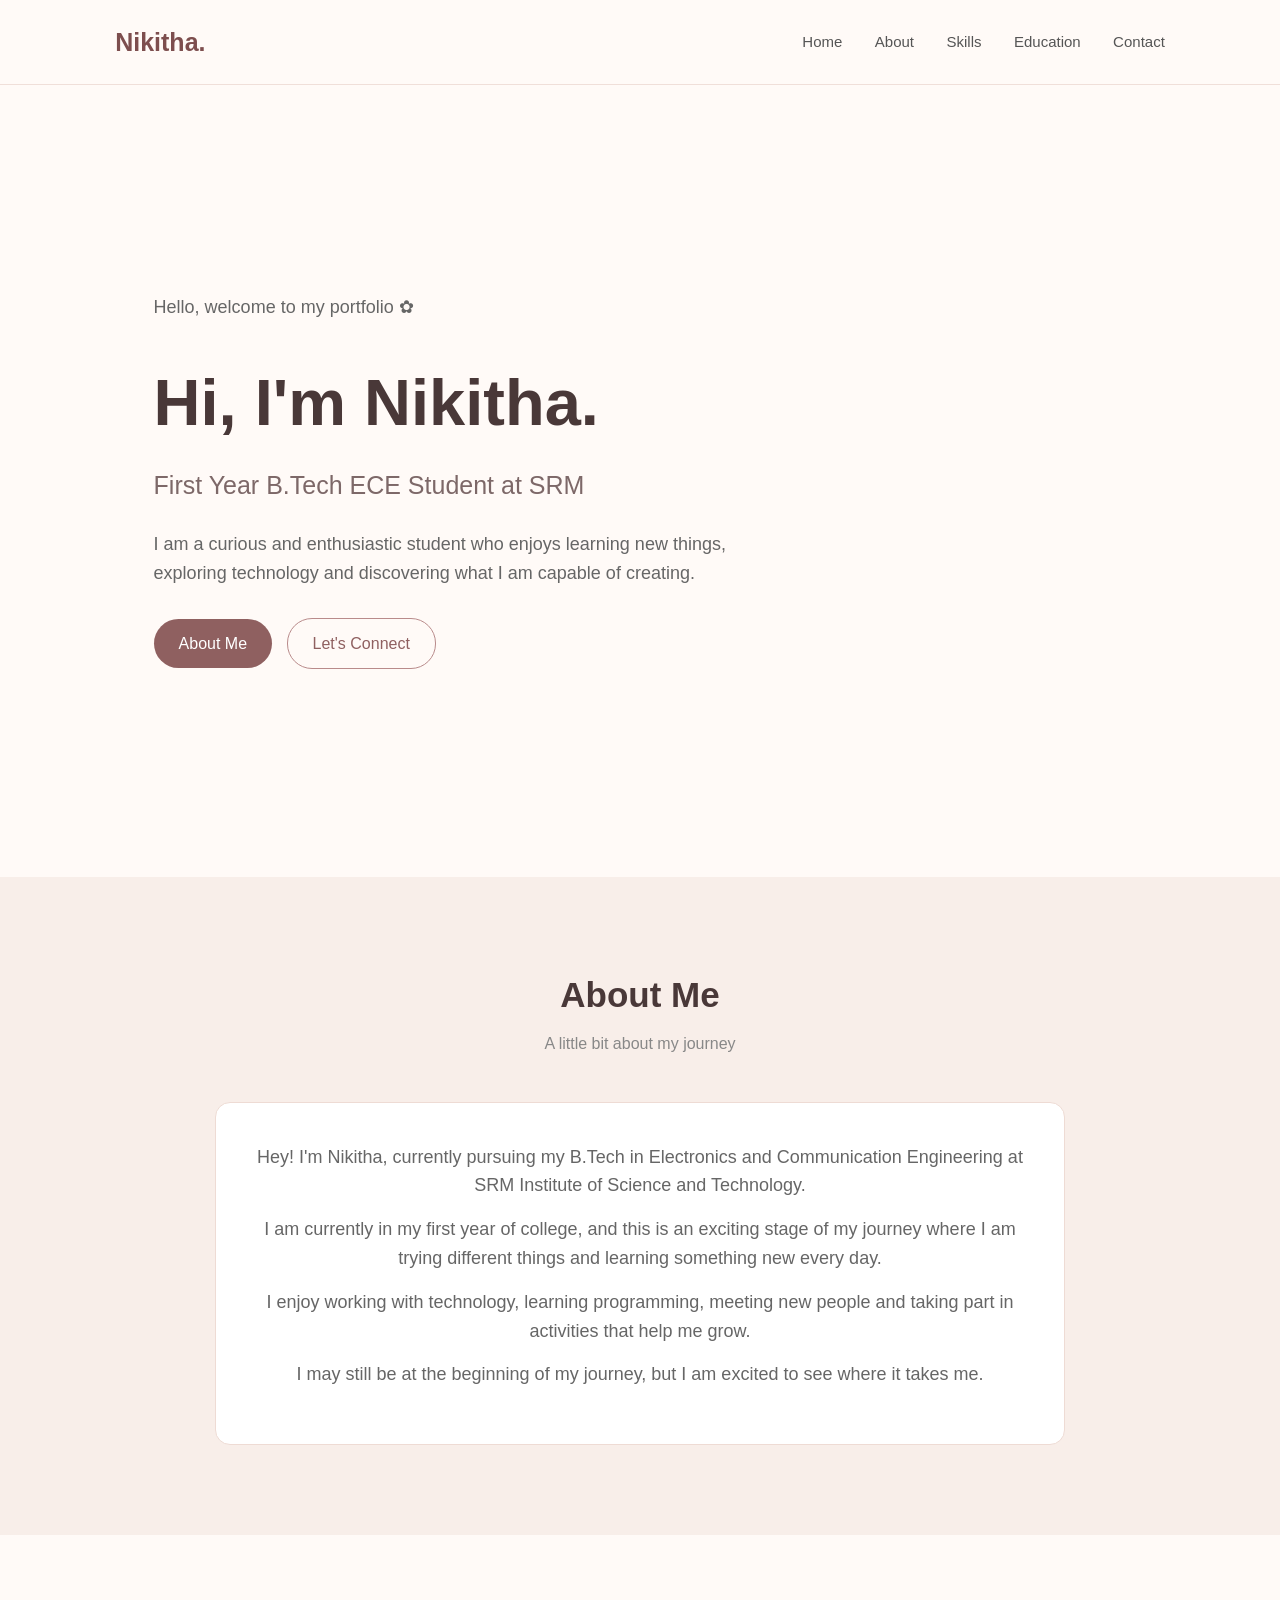
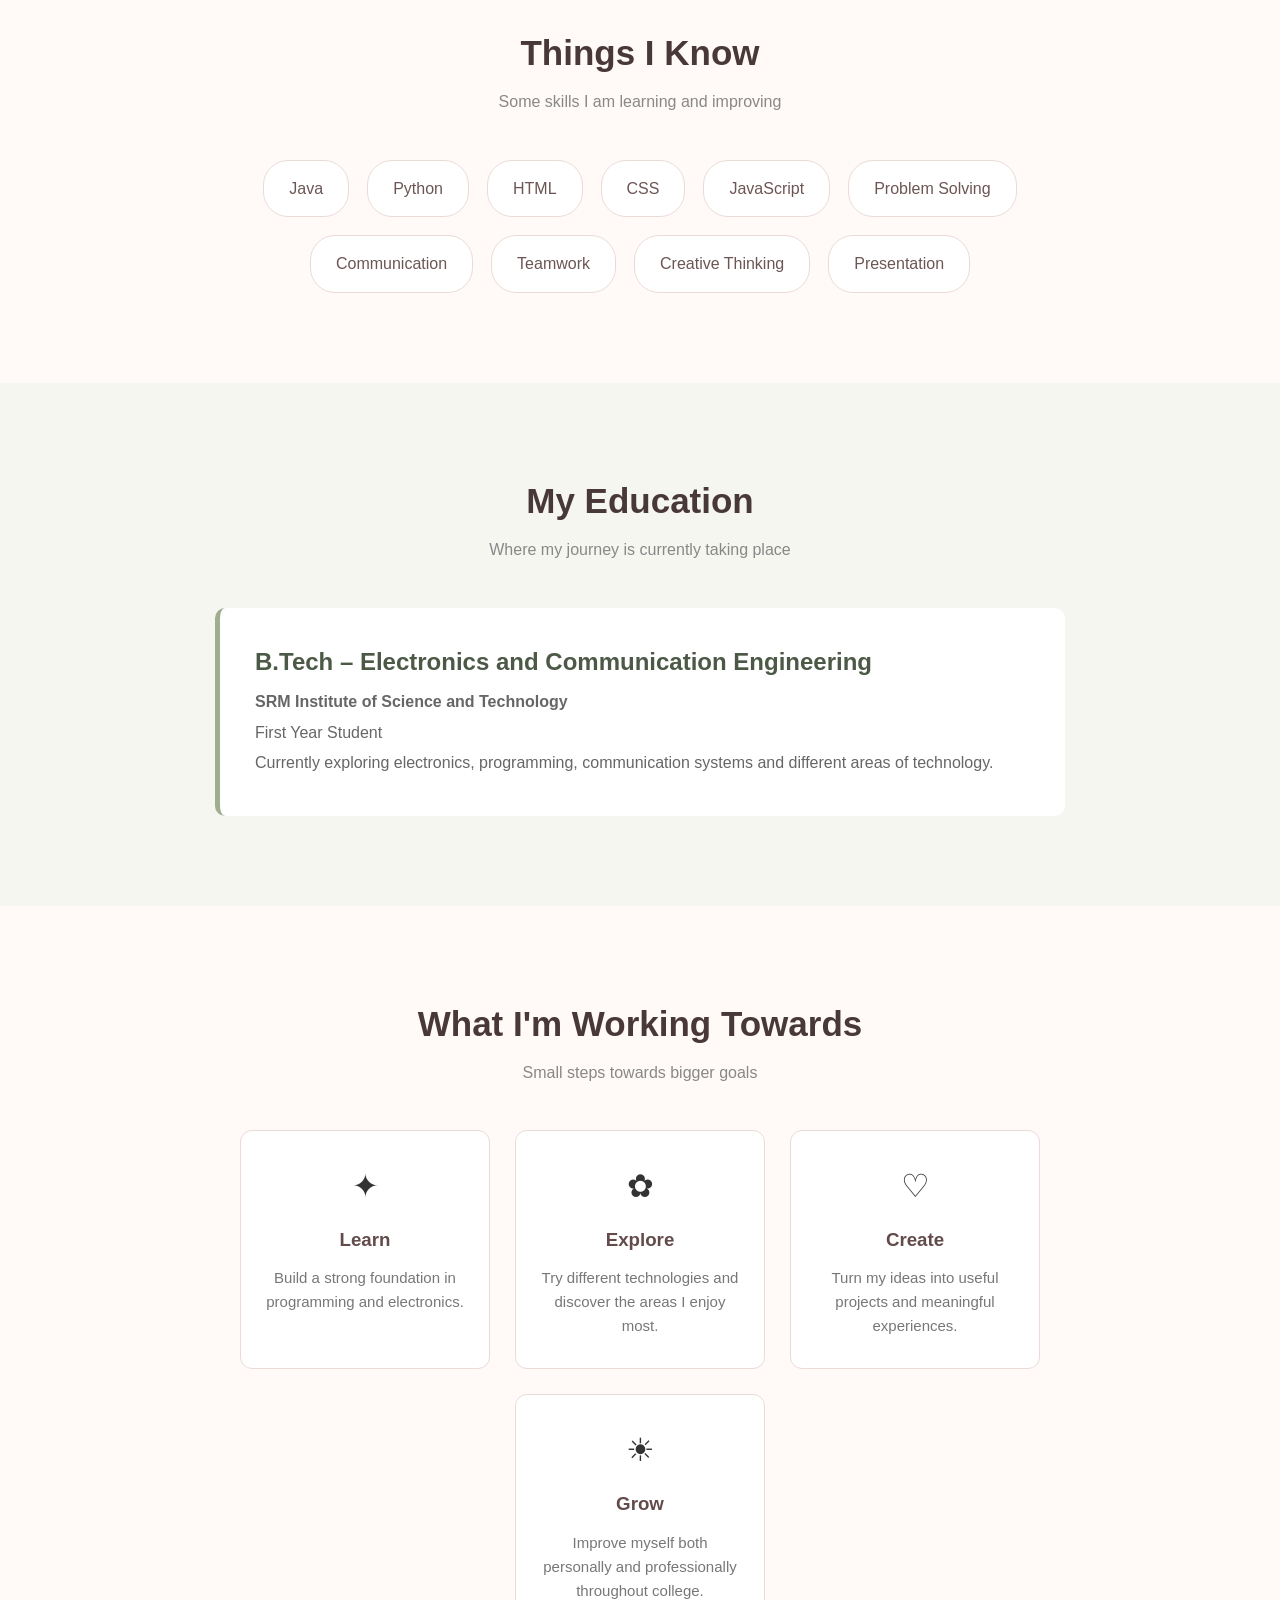
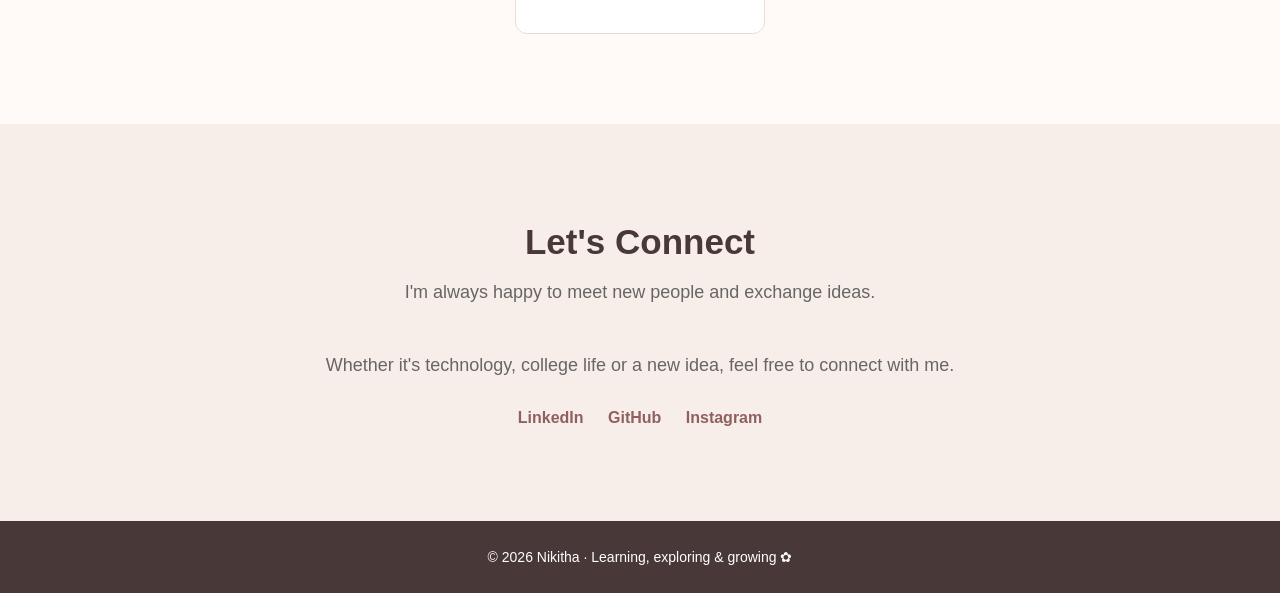
==== Niki web.html @ 8ae9f52b "webb" ====
<!DOCTYPE html>
<html lang="en">

<head>
   
    <title>Nikithaa | Student Portfolio</title>

    <style>

        * {
            margin: 0;
            padding: 0;
            box-sizing: border-box;
        }

        

        body {
            font-family: Arial, sans-serif;
            background: #fffaf7;
            color: #333;
            line-height: 1.6;
        }
        /* Decorative background */

        

        /* Navigation */

        header {
            background: rgba(255, 250, 247, 0.95);

            display: flex;
            justify-content: space-between;
            align-items: center;

            padding: 22px 9%;

            border-bottom: 1px solid #f0dfd9;

            position: sticky;
            top: 0;
            z-index: 10;
        }

        .logo {
            font-size: 25px;
            font-weight: bold;
            color: #7d4e4e;
        }

        nav a {
            text-decoration: none;
            color: #555;

            margin-left: 28px;

            font-size: 15px;
        }

        nav a:hover {
            color: #a86565;
        }


        /* Home */

        .home {
            min-height: 88vh;

            display: flex;
            align-items: center;

            padding: 70px 12%;

            position: relative;
        }

        .home-content {
            max-width: 750px;
        }

        .small-text {
            color: #a86565;
            font-size: 17px;
            margin-bottom: 12px;
        }

        .home h1 {
            font-size: 65px;
            color: #493838;
            margin-bottom: 10px;
        }

        .home h2 {
            font-size: 25px;
            font-weight: normal;
            color: #7d6868;
            margin-bottom: 25px;
        }

        .home p {
            max-width: 650px;

            font-size: 18px;

            color: #666;

            margin-bottom: 30px;
        }

        .button {
            display: inline-block;

            padding: 12px 25px;

            background: #8f6060;

            color: white;

            text-decoration: none;

            border-radius: 25px;

            margin-right: 10px;
        }

        .button:hover {
            background: #704949;
        }

        .button-light {
            background: transparent;

            color: #8f6060;

            border: 1px solid #b98b8b;
        }

        .button-light:hover {
            color: white;
        }


        /* Common sections */

        section {
            padding: 90px 12%;
        }

        .section-title {
            text-align: center;

            margin-bottom: 45px;
        }

        .section-title h2 {
            font-size: 35px;
            color: #493838;
        }

        .section-title p {
            color: #888;
            margin-top: 8px;
        }


        /* About */

        .about {
            background: #f8eee9;
        }

        .about-box {
            max-width: 850px;

            margin: auto;

            background: white;

            padding: 40px;

            border-radius: 15px;

            border: 1px solid #eedbd4;

            text-align: center;
        }

        .about-box p {
            font-size: 18px;

            color: #666;

            margin-bottom: 15px;
        }


        /* Skills */

        .skills-container {
            display: flex;

            justify-content: center;

            flex-wrap: wrap;

            gap: 18px;

            max-width: 900px;

            margin: auto;
        }

        .skill {
            background: white;

            border: 1px solid #eadbd6;

            padding: 15px 25px;

            border-radius: 25px;

            color: #6d5555;

            font-size: 16px;
        }

        .skill:hover {
            background: #f5e5df;
        }


        /* Education */

        .education {
            background: #f4f6ef;
        }

        .education-box {
            max-width: 850px;

            margin: auto;

            background: white;

            padding: 35px;

            border-left: 5px solid #9eae8f;

            border-radius: 10px;
        }

        .education-box h3 {
            font-size: 24px;

            color: #4d5947;

            margin-bottom: 8px;
        }

        .education-box p {
            color: #666;

            margin-bottom: 5px;
        }


        /* Goals */

        .goals-container {
            display: flex;

            justify-content: center;

            flex-wrap: wrap;

            gap: 25px;
        }

        .goal {
            width: 250px;

            padding: 30px 25px;

            background: white;

            border: 1px solid #eadbd6;

            border-radius: 12px;

            text-align: center;
        }

        .goal span {
            font-size: 32px;
        }

        .goal h3 {
            margin: 12px 0;

            color: #634b4b;
        }

        .goal p {
            color: #777;

            font-size: 15px;
        }


        /* Contact */

        .contact {
            background: #f8eee9;

            text-align: center;
        }

        .contact p {
            color: #666;

            font-size: 18px;

            margin-bottom: 25px;
        }

        .contact a {
            color: #8f6060;

            text-decoration: none;

            margin: 0 10px;

            font-weight: bold;
        }


        /* Footer */

        footer {
            text-align: center;

            padding: 25px;

            background: #493838;

            color: white;

            font-size: 14px;
        }


        /* Mobile */

        @media (max-width: 700px) {

            header {
                flex-direction: column;

                gap: 15px;
            }

            nav a {
                margin: 0 8px;
            }

            .home {
                padding: 70px 8%;
            }

            .home h1 {
                font-size: 48px;
            }

            .home h2 {
                font-size: 21px;
            }

            .home p {
                font-size: 16px;
            }

            section {
                padding: 70px 8%;
            }

            .about-box {
                padding: 25px;
            }

        }

    </style>
</head>


<body>


    <!-- Navigation -->

    <header>

        <div class="logo">
            Nikitha.
        </div>

        <nav>
            <a href="#home">Home</a>
            <a href="#about">About</a>
            <a href="#skills">Skills</a>
            <a href="#education">Education</a>
            <a href="#contact">Contact</a>
        </nav>

    </header>


    <!-- Home -->

    <section class="home" id="home">

        <div class="home-content">

            <p class="small-text">
                Hello, welcome to my portfolio ✿
            </p>

            <h1>
                Hi, I'm Nikitha.
            </h1>

            <h2>
                First Year B.Tech ECE Student at SRM
            </h2>

            <p>
                I am a curious and enthusiastic student who enjoys
                learning new things, exploring technology and
                discovering what I am capable of creating.
            </p>

            <a href="#about" class="button">
                About Me
            </a>

            <a href="#contact" class="button button-light">
                Let's Connect
            </a>

        </div>

    </section>


    <!-- About -->

    <section class="about" id="about">

        <div class="section-title">

            <h2>About Me</h2>

            <p>A little bit about my journey</p>

        </div>


        <div class="about-box">

            <p>
                Hey! I'm Nikitha, currently pursuing my
                B.Tech in Electronics and Communication Engineering
                at SRM Institute of Science and Technology.
            </p>

            <p>
                I am currently in my first year of college, and
                this is an exciting stage of my journey where I am
                trying different things and learning something new
                every day.
            </p>

            <p>
                I enjoy working with technology, learning programming,
                meeting new people and taking part in activities that
                help me grow.
            </p>

            <p>
                I may still be at the beginning of my journey,
                but I am excited to see where it takes me.
            </p>

        </div>

    </section>


    <!-- Skills -->

    <section id="skills">

        <div class="section-title">

            <h2>Things I Know</h2>

            <p>Some skills I am learning and improving</p>

        </div>


        <div class="skills-container">

            <div class="skill">Java</div>

            <div class="skill">Python</div>

            <div class="skill">HTML</div>

            <div class="skill">CSS</div>

            <div class="skill">JavaScript</div>

            <div class="skill">Problem Solving</div>

            <div class="skill">Communication</div>

            <div class="skill">Teamwork</div>

            <div class="skill">Creative Thinking</div>

            <div class="skill">Presentation</div>

        </div>

    </section>


    <!-- Education -->

    <section class="education" id="education">

        <div class="section-title">

            <h2>My Education</h2>

            <p>Where my journey is currently taking place</p>

        </div>


        <div class="education-box">

            <h3>
                B.Tech – Electronics and Communication Engineering
            </h3>

            <p>
                <strong>SRM Institute of Science and Technology</strong>
            </p>

            <p>
                First Year Student
            </p>

            <p>
                Currently exploring electronics, programming,
                communication systems and different areas of technology.
            </p>

        </div>

    </section>


    <!-- Goals -->

    <section>

        <div class="section-title">

            <h2>What I'm Working Towards</h2>

            <p>Small steps towards bigger goals</p>

        </div>


        <div class="goals-container">

            <div class="goal">

                <span>✦</span>

                <h3>Learn</h3>

                <p>
                    Build a strong foundation in programming
                    and electronics.
                </p>

            </div>


            <div class="goal">

                <span>✿</span>

                <h3>Explore</h3>

                <p>
                    Try different technologies and discover
                    the areas I enjoy most.
                </p>

            </div>


            <div class="goal">

                <span>♡</span>

                <h3>Create</h3>

                <p>
                    Turn my ideas into useful projects
                    and meaningful experiences.
                </p>

            </div>


            <div class="goal">

                <span>☀</span>

                <h3>Grow</h3>

                <p>
                    Improve myself both personally and
                    professionally throughout college.
                </p>

            </div>

        </div>

    </section>


    <!-- Contact -->

    <section class="contact" id="contact">

        <div class="section-title">

            <h2>Let's Connect</h2>

            <p>
                I'm always happy to meet new people and exchange ideas.
            </p>

        </div>

        <p>
            Whether it's technology, college life or a new idea,
            feel free to connect with me.
        </p>

        <a href="#">LinkedIn</a>

        <a href="#">GitHub</a>

        <a href="#">Instagram</a>

    </section>


    <!-- Footer -->

    <footer>

        <p>
            © 2026 Nikitha · Learning, exploring & growing ✿
        </p>

    </footer>


</body>

</html>
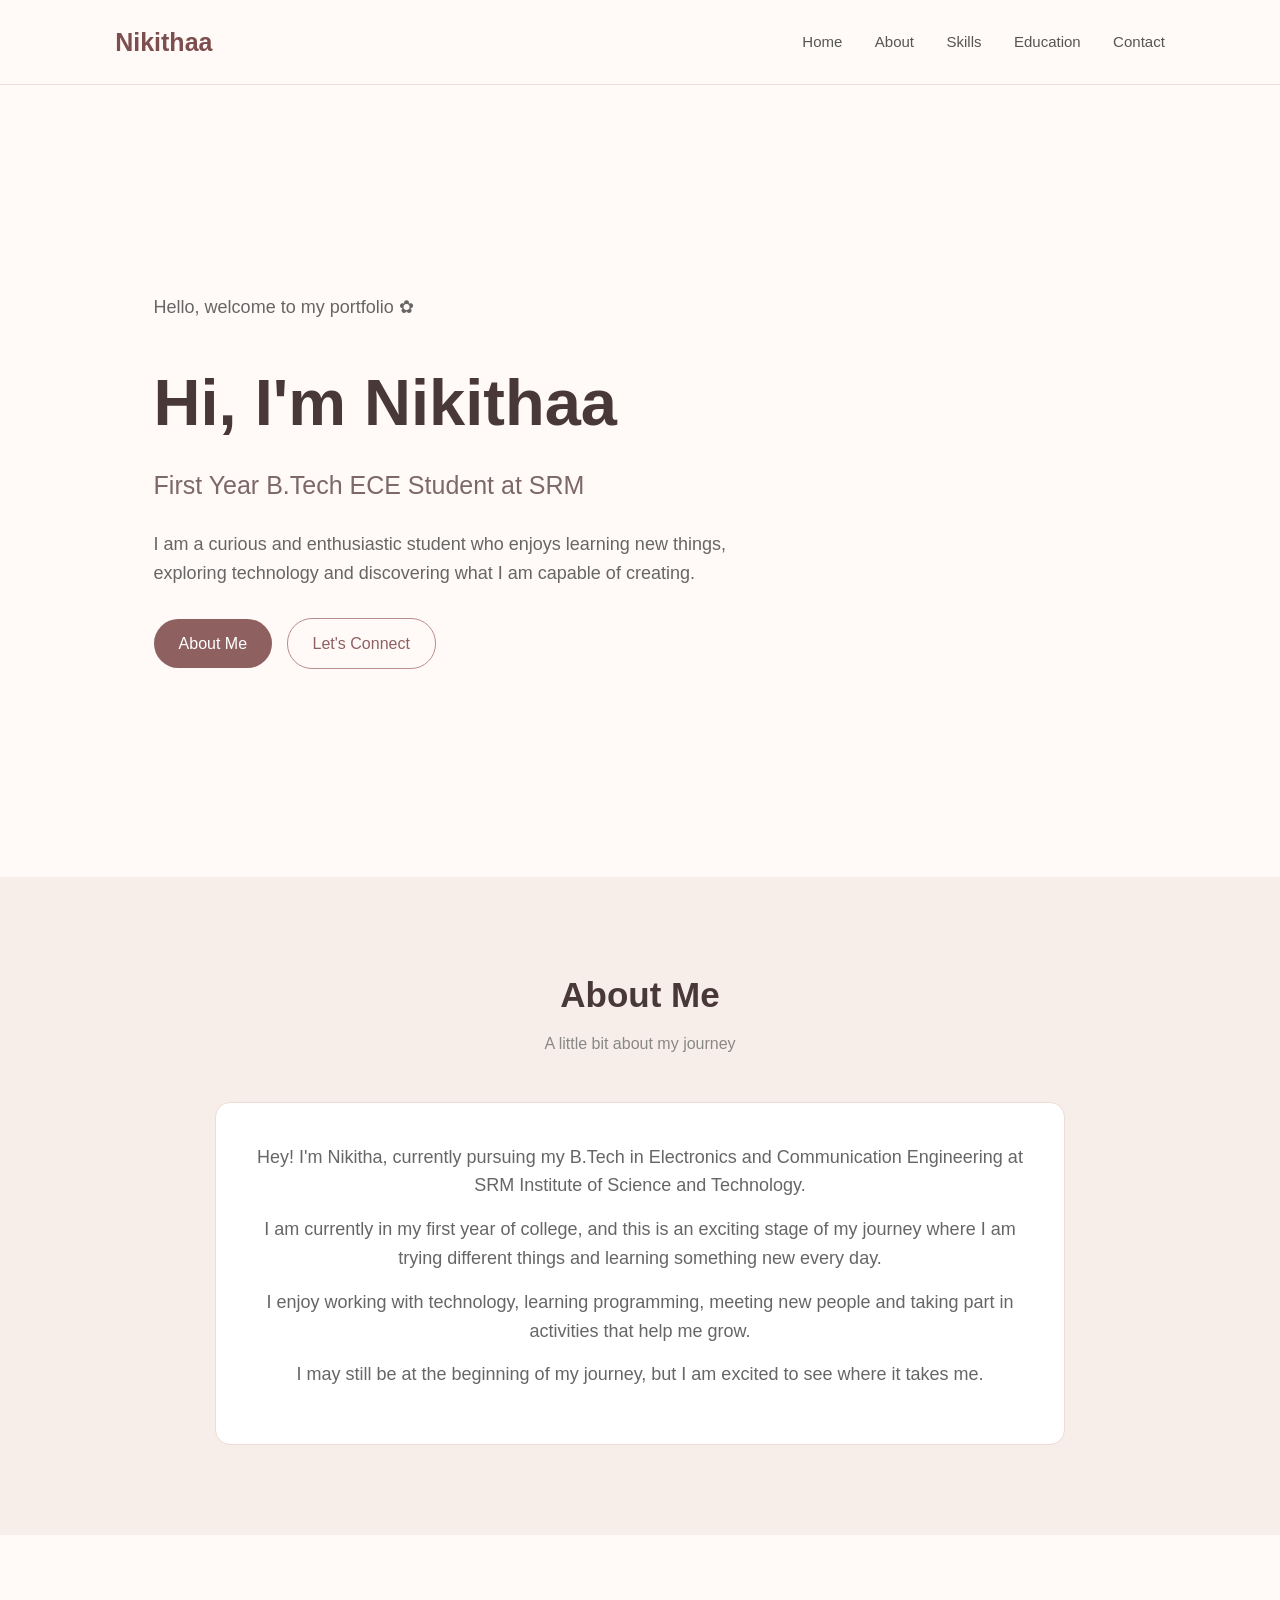
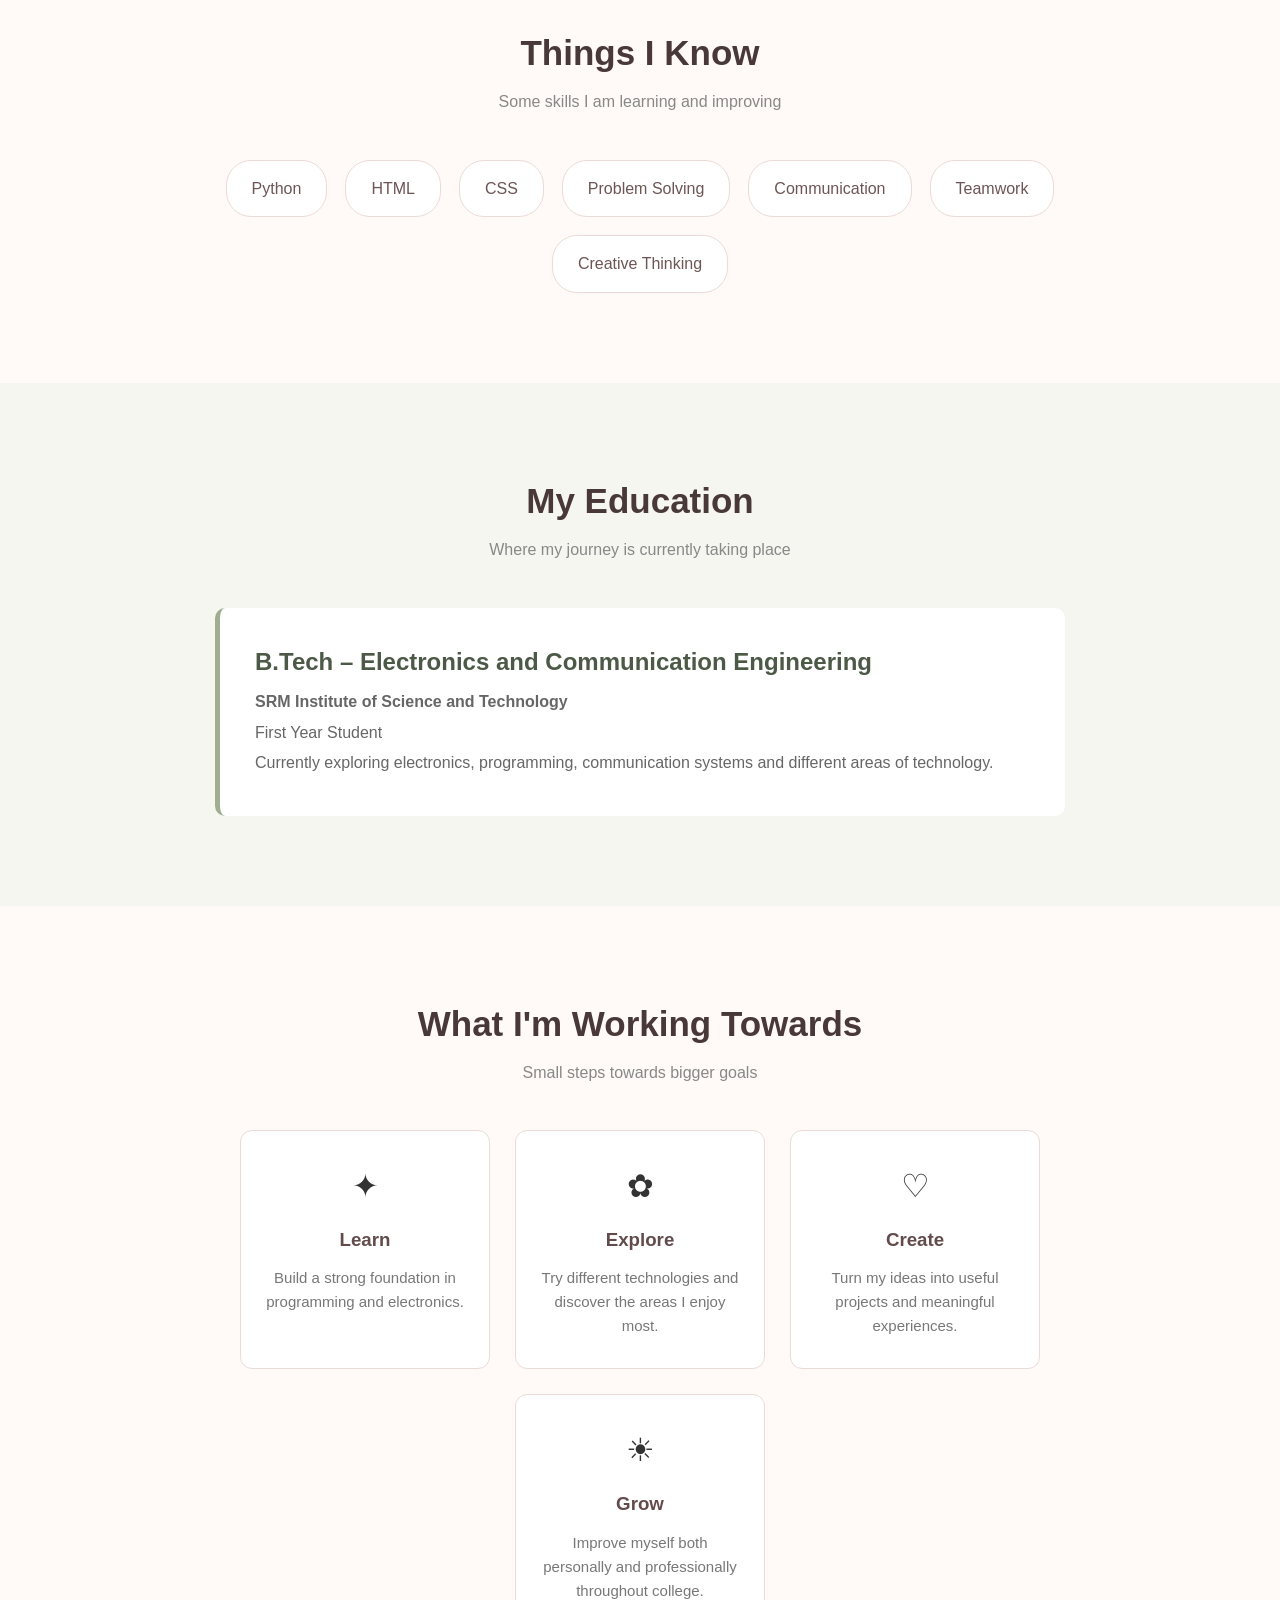
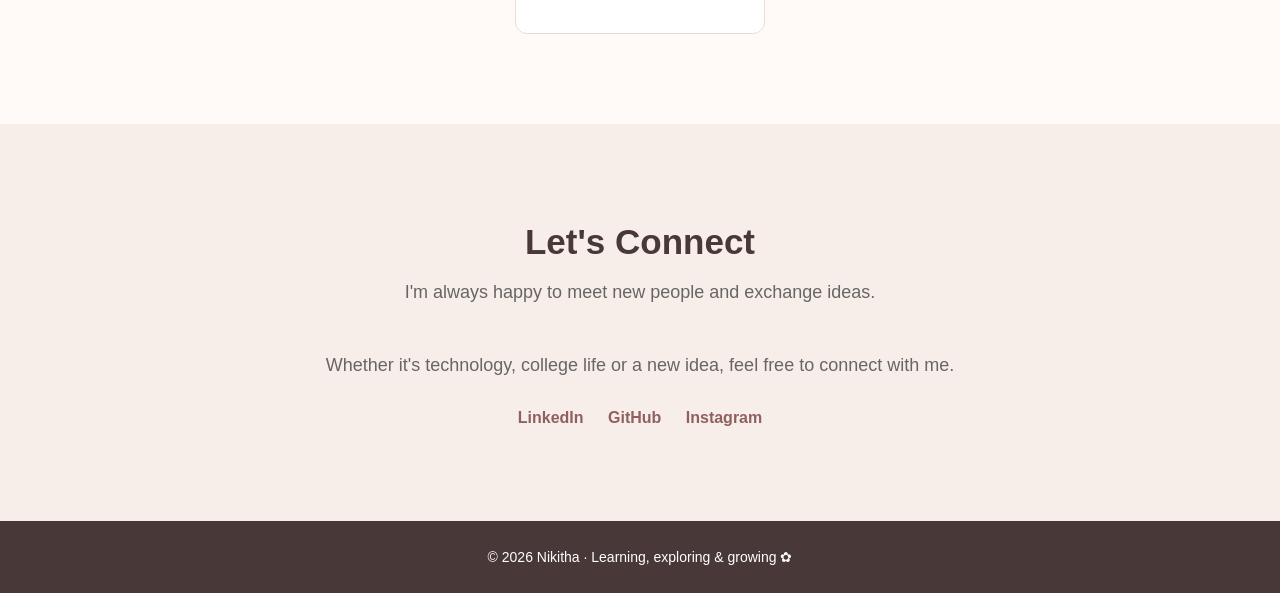
==== commit e71f39ee: "web" ====
--- a/Niki web.html
+++ b/Niki web.html
@@ -2,396 +2,11 @@
 <html lang="en">
 
 <head>
-   
-    <title>Nikithaa | Student Portfolio</title>
-
-    <style>
-
-        * {
-            margin: 0;
-            padding: 0;
-            box-sizing: border-box;
-        }
-
-        
-
-        body {
-            font-family: Arial, sans-serif;
-            background: #fffaf7;
-            color: #333;
-            line-height: 1.6;
-        }
-        /* Decorative background */
-
-        
-
-        /* Navigation */
-
-        header {
-            background: rgba(255, 250, 247, 0.95);
-
-            display: flex;
-            justify-content: space-between;
-            align-items: center;
-
-            padding: 22px 9%;
-
-            border-bottom: 1px solid #f0dfd9;
-
-            position: sticky;
-            top: 0;
-            z-index: 10;
-        }
-
-        .logo {
-            font-size: 25px;
-            font-weight: bold;
-            color: #7d4e4e;
-        }
-
-        nav a {
-            text-decoration: none;
-            color: #555;
-
-            margin-left: 28px;
-
-            font-size: 15px;
-        }
-
-        nav a:hover {
-            color: #a86565;
-        }
-
-
-        /* Home */
-
-        .home {
-            min-height: 88vh;
-
-            display: flex;
-            align-items: center;
-
-            padding: 70px 12%;
-
-            position: relative;
-        }
-
-        .home-content {
-            max-width: 750px;
-        }
-
-        .small-text {
-            color: #a86565;
-            font-size: 17px;
-            margin-bottom: 12px;
-        }
-
-        .home h1 {
-            font-size: 65px;
-            color: #493838;
-            margin-bottom: 10px;
-        }
-
-        .home h2 {
-            font-size: 25px;
-            font-weight: normal;
-            color: #7d6868;
-            margin-bottom: 25px;
-        }
-
-        .home p {
-            max-width: 650px;
-
-            font-size: 18px;
-
-            color: #666;
-
-            margin-bottom: 30px;
-        }
-
-        .button {
-            display: inline-block;
-
-            padding: 12px 25px;
-
-            background: #8f6060;
-
-            color: white;
-
-            text-decoration: none;
-
-            border-radius: 25px;
-
-            margin-right: 10px;
-        }
-
-        .button:hover {
-            background: #704949;
-        }
-
-        .button-light {
-            background: transparent;
-
-            color: #8f6060;
-
-            border: 1px solid #b98b8b;
-        }
-
-        .button-light:hover {
-            color: white;
-        }
-
-
-        /* Common sections */
-
-        section {
-            padding: 90px 12%;
-        }
-
-        .section-title {
-            text-align: center;
-
-            margin-bottom: 45px;
-        }
-
-        .section-title h2 {
-            font-size: 35px;
-            color: #493838;
-        }
-
-        .section-title p {
-            color: #888;
-            margin-top: 8px;
-        }
-
-
-        /* About */
-
-        .about {
-            background: #f8eee9;
-        }
-
-        .about-box {
-            max-width: 850px;
-
-            margin: auto;
-
-            background: white;
-
-            padding: 40px;
-
-            border-radius: 15px;
-
-            border: 1px solid #eedbd4;
-
-            text-align: center;
-        }
-
-        .about-box p {
-            font-size: 18px;
-
-            color: #666;
-
-            margin-bottom: 15px;
-        }
-
-
-        /* Skills */
-
-        .skills-container {
-            display: flex;
-
-            justify-content: center;
-
-            flex-wrap: wrap;
-
-            gap: 18px;
-
-            max-width: 900px;
-
-            margin: auto;
-        }
-
-        .skill {
-            background: white;
-
-            border: 1px solid #eadbd6;
-
-            padding: 15px 25px;
-
-            border-radius: 25px;
-
-            color: #6d5555;
-
-            font-size: 16px;
-        }
-
-        .skill:hover {
-            background: #f5e5df;
-        }
-
-
-        /* Education */
-
-        .education {
-            background: #f4f6ef;
-        }
-
-        .education-box {
-            max-width: 850px;
-
-            margin: auto;
-
-            background: white;
-
-            padding: 35px;
-
-            border-left: 5px solid #9eae8f;
-
-            border-radius: 10px;
-        }
-
-        .education-box h3 {
-            font-size: 24px;
-
-            color: #4d5947;
-
-            margin-bottom: 8px;
-        }
-
-        .education-box p {
-            color: #666;
-
-            margin-bottom: 5px;
-        }
-
-
-        /* Goals */
-
-        .goals-container {
-            display: flex;
-
-            justify-content: center;
-
-            flex-wrap: wrap;
-
-            gap: 25px;
-        }
-
-        .goal {
-            width: 250px;
-
-            padding: 30px 25px;
-
-            background: white;
-
-            border: 1px solid #eadbd6;
-
-            border-radius: 12px;
-
-            text-align: center;
-        }
-
-        .goal span {
-            font-size: 32px;
-        }
-
-        .goal h3 {
-            margin: 12px 0;
-
-            color: #634b4b;
-        }
-
-        .goal p {
-            color: #777;
-
-            font-size: 15px;
-        }
-
-
-        /* Contact */
-
-        .contact {
-            background: #f8eee9;
-
-            text-align: center;
-        }
-
-        .contact p {
-            color: #666;
-
-            font-size: 18px;
-
-            margin-bottom: 25px;
-        }
-
-        .contact a {
-            color: #8f6060;
-
-            text-decoration: none;
-
-            margin: 0 10px;
-
-            font-weight: bold;
-        }
-
-
-        /* Footer */
-
-        footer {
-            text-align: center;
-
-            padding: 25px;
-
-            background: #493838;
-
-            color: white;
-
-            font-size: 14px;
-        }
-
-
-        /* Mobile */
-
-        @media (max-width: 700px) {
-
-            header {
-                flex-direction: column;
-
-                gap: 15px;
-            }
-
-            nav a {
-                margin: 0 8px;
-            }
-
-            .home {
-                padding: 70px 8%;
-            }
-
-            .home h1 {
-                font-size: 48px;
-            }
-
-            .home h2 {
-                font-size: 21px;
-            }
-
-            .home p {
-                font-size: 16px;
-            }
-
-            section {
-                padding: 70px 8%;
-            }
-
-            .about-box {
-                padding: 25px;
-            }
-
-        }
-
-    </style>
+    
+
+    <title>Nikitha | Student Portfolio</title>
+    <link rel="stylesheet" href="Nik web.css">
+  
 </head>
 
 
@@ -403,7 +18,7 @@
     <header>
 
         <div class="logo">
-            Nikitha.
+            Nikithaa
         </div>
 
         <nav>
@@ -428,7 +43,7 @@
             </p>
 
             <h1>
-                Hi, I'm Nikitha.
+                Hi, I'm Nikithaa
             </h1>
 
             <h2>
@@ -513,25 +128,13 @@
 
         <div class="skills-container">
 
-            <div class="skill">Java</div>
-
             <div class="skill">Python</div>
-
             <div class="skill">HTML</div>
-
             <div class="skill">CSS</div>
-
-            <div class="skill">JavaScript</div>
-
             <div class="skill">Problem Solving</div>
-
             <div class="skill">Communication</div>
-
             <div class="skill">Teamwork</div>
-
             <div class="skill">Creative Thinking</div>
-
-            <div class="skill">Presentation</div>
 
         </div>
 
@@ -670,9 +273,7 @@
         </p>
 
         <a href="#">LinkedIn</a>
-
         <a href="#">GitHub</a>
-
         <a href="#">Instagram</a>
 
     </section>
--- a/Nik web.css
+++ b/Nik web.css
@@ -0,0 +1,383 @@
+ * {
+            margin: 0;
+            padding: 0;
+            box-sizing: border-box;
+        }
+
+        
+
+        body {
+            font-family: Arial, sans-serif;
+            background: #fffaf7;
+            color: #333;
+            line-height: 1.6;
+        }
+        /* Decorative background */
+
+        
+
+        /* Navigation */
+
+        header {
+            background: rgba(255, 250, 247, 0.95);
+
+            display: flex;
+            justify-content: space-between;
+            align-items: center;
+
+            padding: 22px 9%;
+
+            border-bottom: 1px solid #f0dfd9;
+
+            position: sticky;
+            top: 0;
+            z-index: 10;
+        }
+
+        .logo {
+            font-size: 25px;
+            font-weight: bold;
+            color: #7d4e4e;
+        }
+
+        nav a {
+            text-decoration: none;
+            color: #555;
+
+            margin-left: 28px;
+
+            font-size: 15px;
+        }
+
+        nav a:hover {
+            color: #a86565;
+        }
+
+
+        /* Home */
+
+        .home {
+            min-height: 88vh;
+
+            display: flex;
+            align-items: center;
+
+            padding: 70px 12%;
+
+            position: relative;
+        }
+
+        .home-content {
+            max-width: 750px;
+        }
+
+        .small-text {
+            color: #a86565;
+            font-size: 17px;
+            margin-bottom: 12px;
+        }
+
+        .home h1 {
+            font-size: 65px;
+            color: #493838;
+            margin-bottom: 10px;
+        }
+
+        .home h2 {
+            font-size: 25px;
+            font-weight: normal;
+            color: #7d6868;
+            margin-bottom: 25px;
+        }
+
+        .home p {
+            max-width: 650px;
+
+            font-size: 18px;
+
+            color: #666;
+
+            margin-bottom: 30px;
+        }
+
+        .button {
+            display: inline-block;
+
+            padding: 12px 25px;
+
+            background: #8f6060;
+
+            color: white;
+
+            text-decoration: none;
+
+            border-radius: 25px;
+
+            margin-right: 10px;
+        }
+
+        .button:hover {
+            background: #704949;
+        }
+
+        .button-light {
+            background: transparent;
+
+            color: #8f6060;
+
+            border: 1px solid #b98b8b;
+        }
+
+        .button-light:hover {
+            color: white;
+        }
+
+
+        /* Common sections */
+
+        section {
+            padding: 90px 12%;
+        }
+
+        .section-title {
+            text-align: center;
+
+            margin-bottom: 45px;
+        }
+
+        .section-title h2 {
+            font-size: 35px;
+            color: #493838;
+        }
+
+        .section-title p {
+            color: #888;
+            margin-top: 8px;
+        }
+
+
+        /* About */
+
+        .about {
+            background: #f8eee9;
+        }
+
+        .about-box {
+            max-width: 850px;
+
+            margin: auto;
+
+            background: white;
+
+            padding: 40px;
+
+            border-radius: 15px;
+
+            border: 1px solid #eedbd4;
+
+            text-align: center;
+        }
+
+        .about-box p {
+            font-size: 18px;
+
+            color: #666;
+
+            margin-bottom: 15px;
+        }
+
+
+        /* Skills */
+
+        .skills-container {
+            display: flex;
+
+            justify-content: center;
+
+            flex-wrap: wrap;
+
+            gap: 18px;
+
+            max-width: 900px;
+
+            margin: auto;
+        }
+
+        .skill {
+            background: white;
+
+            border: 1px solid #eadbd6;
+
+            padding: 15px 25px;
+
+            border-radius: 25px;
+
+            color: #6d5555;
+
+            font-size: 16px;
+        }
+
+        .skill:hover {
+            background: #f5e5df;
+        }
+
+
+        /* Education */
+
+        .education {
+            background: #f4f6ef;
+        }
+
+        .education-box {
+            max-width: 850px;
+
+            margin: auto;
+
+            background: white;
+
+            padding: 35px;
+
+            border-left: 5px solid #9eae8f;
+
+            border-radius: 10px;
+        }
+
+        .education-box h3 {
+            font-size: 24px;
+
+            color: #4d5947;
+
+            margin-bottom: 8px;
+        }
+
+        .education-box p {
+            color: #666;
+
+            margin-bottom: 5px;
+        }
+
+
+        /* Goals */
+
+        .goals-container {
+            display: flex;
+
+            justify-content: center;
+
+            flex-wrap: wrap;
+
+            gap: 25px;
+        }
+
+        .goal {
+            width: 250px;
+
+            padding: 30px 25px;
+
+            background: white;
+
+            border: 1px solid #eadbd6;
+
+            border-radius: 12px;
+
+            text-align: center;
+        }
+
+        .goal span {
+            font-size: 32px;
+        }
+
+        .goal h3 {
+            margin: 12px 0;
+
+            color: #634b4b;
+        }
+
+        .goal p {
+            color: #777;
+
+            font-size: 15px;
+        }
+
+
+        /* Contact */
+
+        .contact {
+            background: #f8eee9;
+
+            text-align: center;
+        }
+
+        .contact p {
+            color: #666;
+
+            font-size: 18px;
+
+            margin-bottom: 25px;
+        }
+
+        .contact a {
+            color: #8f6060;
+
+            text-decoration: none;
+
+            margin: 0 10px;
+
+            font-weight: bold;
+        }
+
+
+        /* Footer */
+
+        footer {
+            text-align: center;
+
+            padding: 25px;
+
+            background: #493838;
+
+            color: white;
+
+            font-size: 14px;
+        }
+
+
+        /* Mobile */
+
+        @media (max-width: 700px) {
+
+            header {
+                flex-direction: column;
+
+                gap: 15px;
+            }
+
+            nav a {
+                margin: 0 8px;
+            }
+
+            .home {
+                padding: 70px 8%;
+            }
+
+            .home h1 {
+                font-size: 48px;
+            }
+
+            .home h2 {
+                font-size: 21px;
+            }
+
+            .home p {
+                font-size: 16px;
+            }
+
+            section {
+                padding: 70px 8%;
+            }
+
+            .about-box {
+                padding: 25px;
+            }
+
+        }
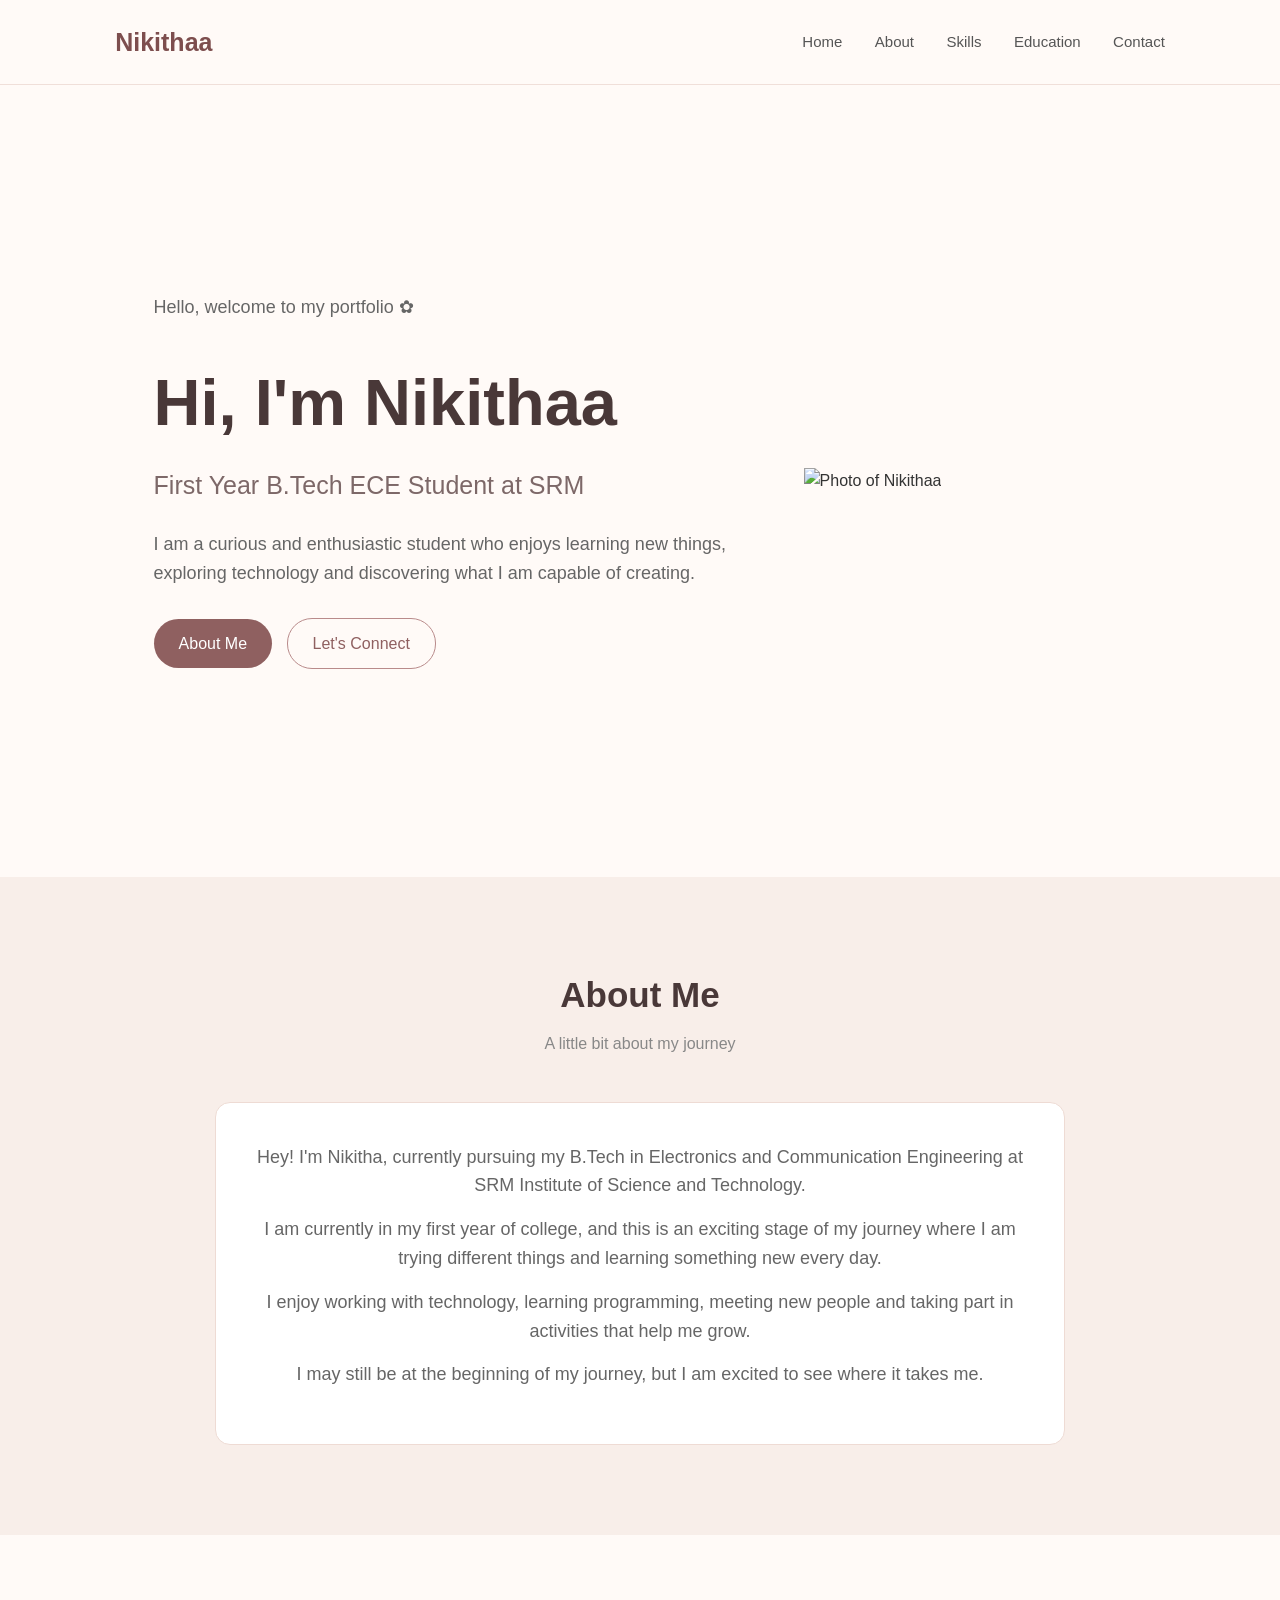
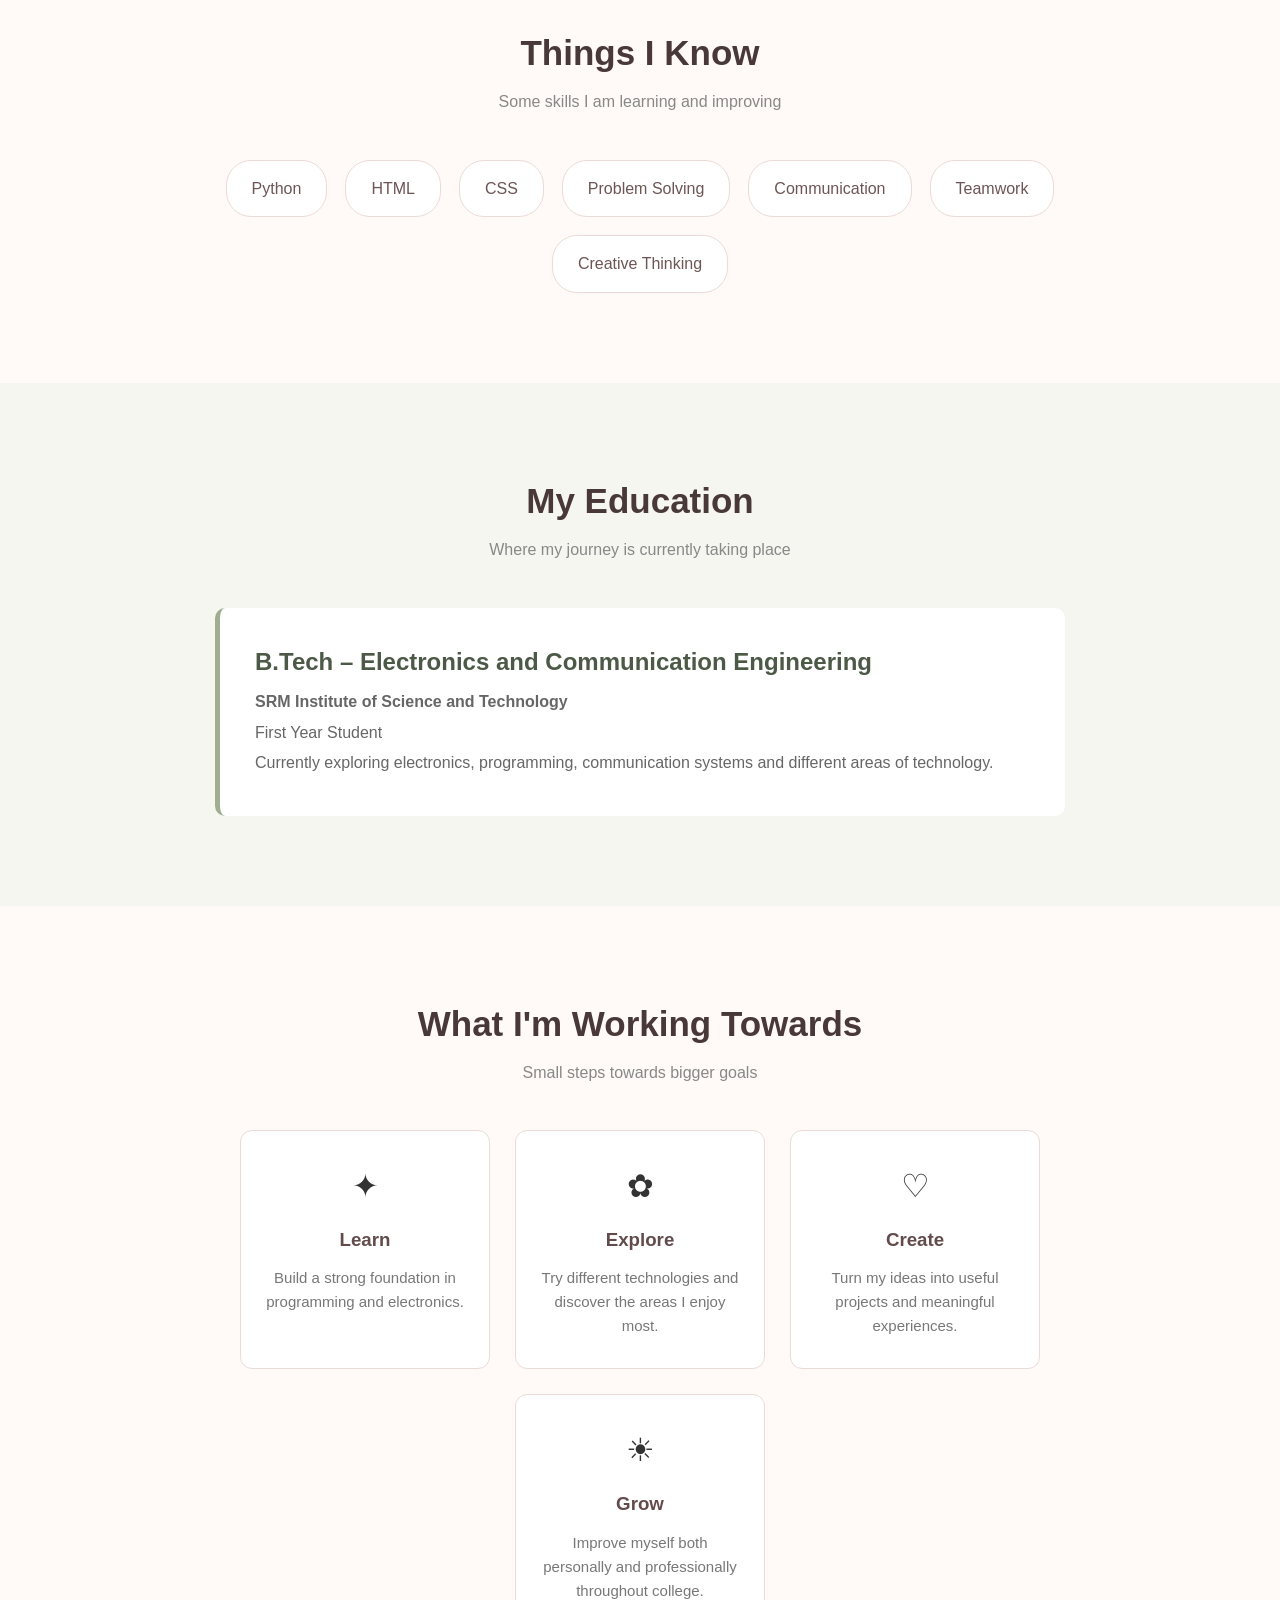
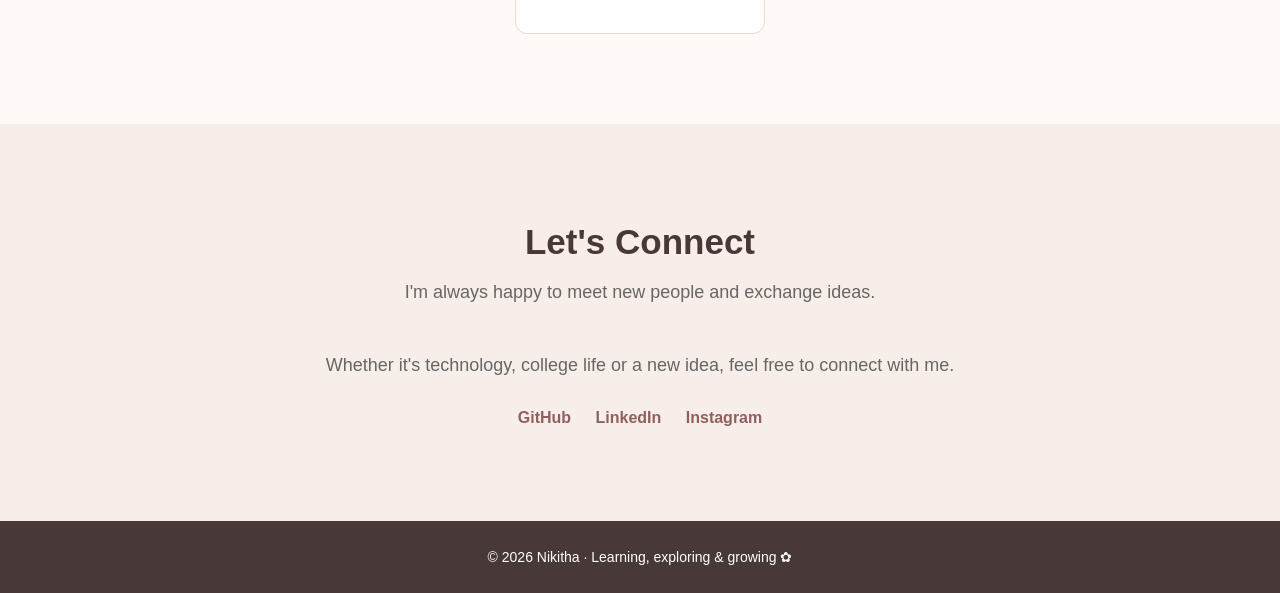
==== commit 7ece29be: "changes" ====
--- a/Niki web.html
+++ b/Niki web.html
@@ -6,6 +6,7 @@
 
     <title>Nikitha | Student Portfolio</title>
     <link rel="stylesheet" href="Nik web.css">
+    <link rel="icon" href="favicon.png">
   
 </head>
 
@@ -66,6 +67,13 @@
 
         </div>
 
+        <div class="home-image">
+
+        <img src="nikithaa.jpg.jpeg" alt="Photo of Nikithaa">
+
+        </div>
+
+
     </section>
 
 
@@ -271,10 +279,10 @@
             Whether it's technology, college life or a new idea,
             feel free to connect with me.
         </p>
-
-        <a href="#">LinkedIn</a>
-        <a href="#">GitHub</a>
-        <a href="#">Instagram</a>
+          
+        <a href="https://github.com/Nikithaa-22" target="_blank">GitHub</a>
+        <a href="https://www.linkedin.com/in/nikithaa-g-5a43b8429" target="_blank">LinkedIn</a>
+        <a href="https://www.instagram.com/nik_iii_.07/" target="_blank">Instagram</a>
 
     </section>
 
--- a/Nik web.css
+++ b/Nik web.css
@@ -20,15 +20,11 @@
 
         header {
             background: rgba(255, 250, 247, 0.95);
-
             display: flex;
             justify-content: space-between;
             align-items: center;
-
             padding: 22px 9%;
-
             border-bottom: 1px solid #f0dfd9;
-
             position: sticky;
             top: 0;
             z-index: 10;
@@ -43,9 +39,7 @@
         nav a {
             text-decoration: none;
             color: #555;
-
             margin-left: 28px;
-
             font-size: 15px;
         }
 
@@ -58,12 +52,9 @@
 
         .home {
             min-height: 88vh;
-
             display: flex;
             align-items: center;
-
             padding: 70px 12%;
-
             position: relative;
         }
 
@@ -92,27 +83,18 @@
 
         .home p {
             max-width: 650px;
-
             font-size: 18px;
-
             color: #666;
-
             margin-bottom: 30px;
         }
 
         .button {
             display: inline-block;
-
             padding: 12px 25px;
-
             background: #8f6060;
-
             color: white;
-
             text-decoration: none;
-
             border-radius: 25px;
-
             margin-right: 10px;
         }
 
@@ -122,9 +104,7 @@
 
         .button-light {
             background: transparent;
-
             color: #8f6060;
-
             border: 1px solid #b98b8b;
         }
 
@@ -141,7 +121,6 @@
 
         .section-title {
             text-align: center;
-
             margin-bottom: 45px;
         }
 
@@ -164,25 +143,17 @@
 
         .about-box {
             max-width: 850px;
-
             margin: auto;
-
             background: white;
-
             padding: 40px;
-
             border-radius: 15px;
-
             border: 1px solid #eedbd4;
-
             text-align: center;
         }
 
         .about-box p {
             font-size: 18px;
-
             color: #666;
-
             margin-bottom: 15px;
         }
 
@@ -191,29 +162,19 @@
 
         .skills-container {
             display: flex;
-
             justify-content: center;
-
             flex-wrap: wrap;
-
             gap: 18px;
-
             max-width: 900px;
-
             margin: auto;
         }
 
         .skill {
             background: white;
-
             border: 1px solid #eadbd6;
-
             padding: 15px 25px;
-
             border-radius: 25px;
-
             color: #6d5555;
-
             font-size: 16px;
         }
 
@@ -230,29 +191,21 @@
 
         .education-box {
             max-width: 850px;
-
             margin: auto;
-
             background: white;
-
             padding: 35px;
-
             border-left: 5px solid #9eae8f;
-
             border-radius: 10px;
         }
 
         .education-box h3 {
             font-size: 24px;
-
             color: #4d5947;
-
             margin-bottom: 8px;
         }
 
         .education-box p {
             color: #666;
-
             margin-bottom: 5px;
         }
 
@@ -261,25 +214,17 @@
 
         .goals-container {
             display: flex;
-
             justify-content: center;
-
             flex-wrap: wrap;
-
             gap: 25px;
         }
 
         .goal {
             width: 250px;
-
             padding: 30px 25px;
-
             background: white;
-
             border: 1px solid #eadbd6;
-
             border-radius: 12px;
-
             text-align: center;
         }
 
@@ -289,13 +234,11 @@
 
         .goal h3 {
             margin: 12px 0;
-
             color: #634b4b;
         }
 
         .goal p {
             color: #777;
-
             font-size: 15px;
         }
 
@@ -304,25 +247,19 @@
 
         .contact {
             background: #f8eee9;
-
             text-align: center;
         }
 
         .contact p {
             color: #666;
-
             font-size: 18px;
-
             margin-bottom: 25px;
         }
 
         .contact a {
             color: #8f6060;
-
             text-decoration: none;
-
             margin: 0 10px;
-
             font-weight: bold;
         }
 
@@ -331,13 +268,9 @@
 
         footer {
             text-align: center;
-
             padding: 25px;
-
             background: #493838;
-
             color: white;
-
             font-size: 14px;
         }
 
@@ -348,7 +281,6 @@
 
             header {
                 flex-direction: column;
-
                 gap: 15px;
             }
 
